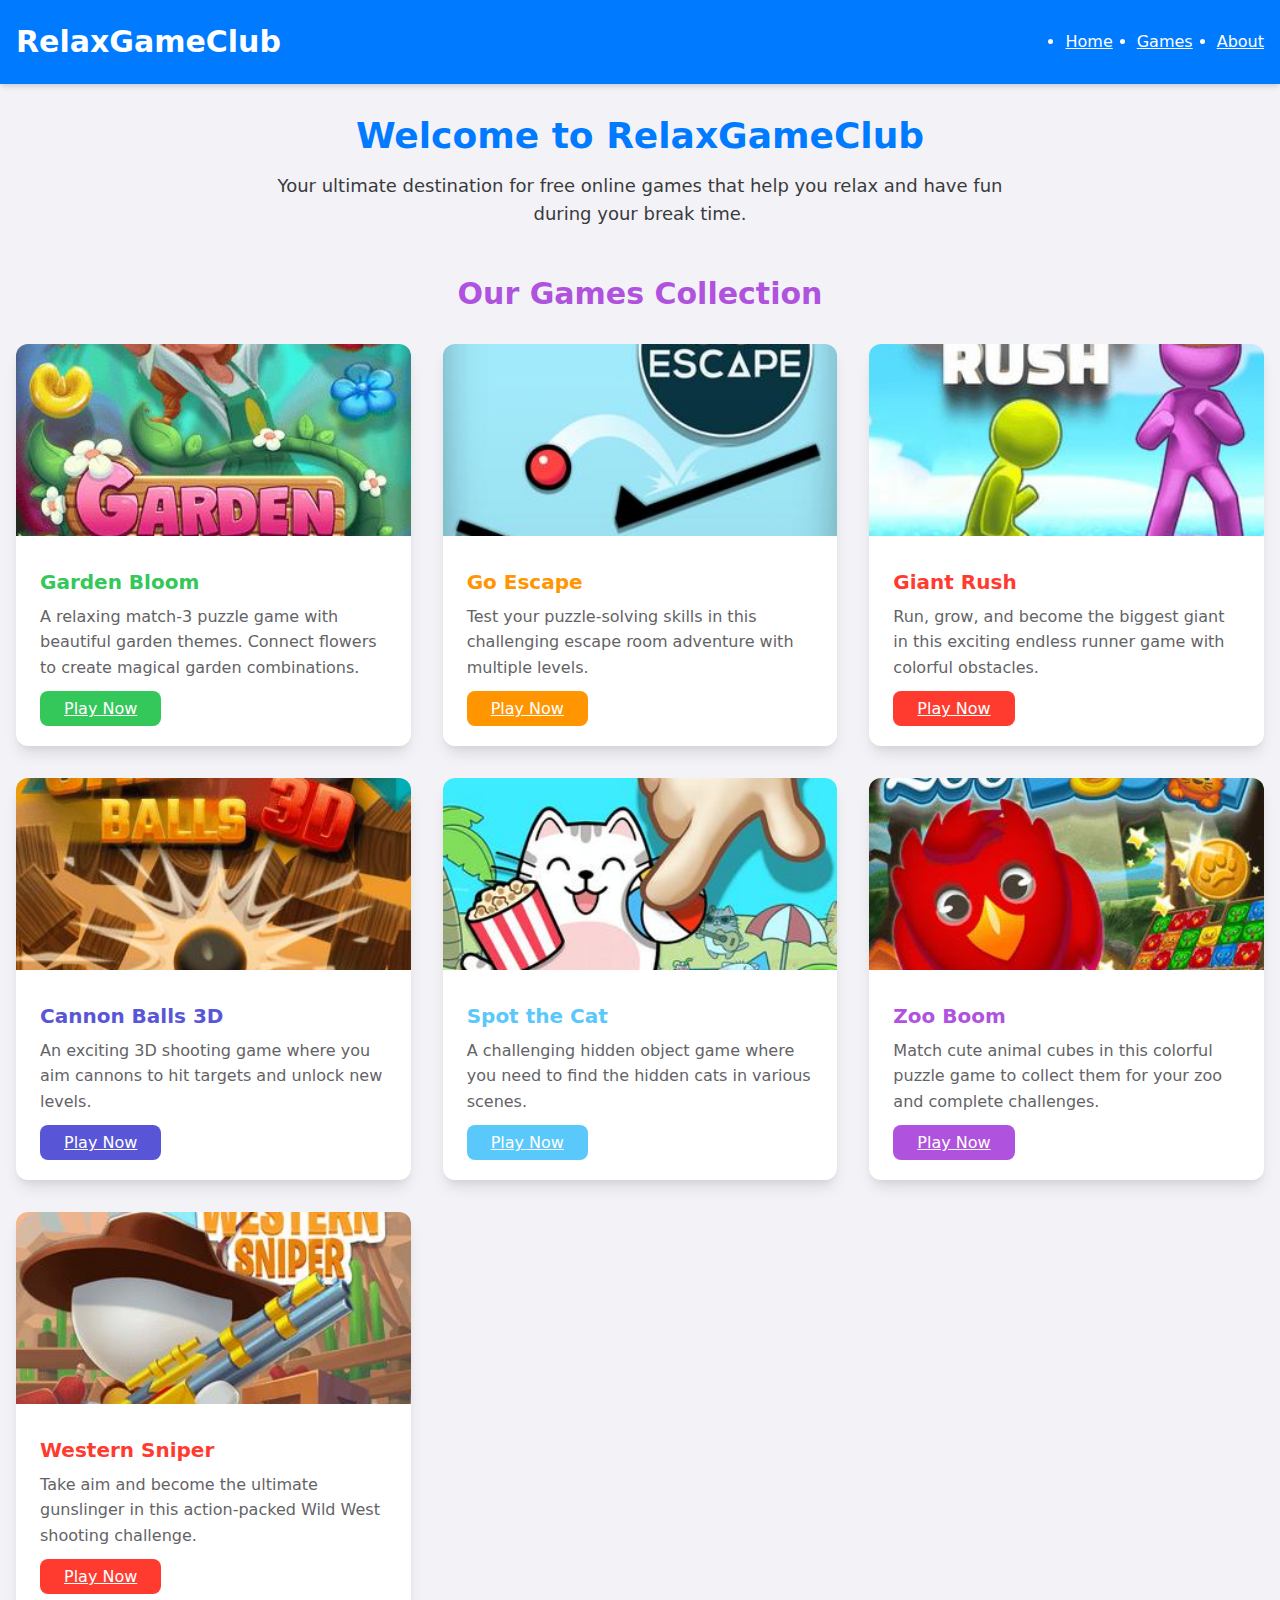
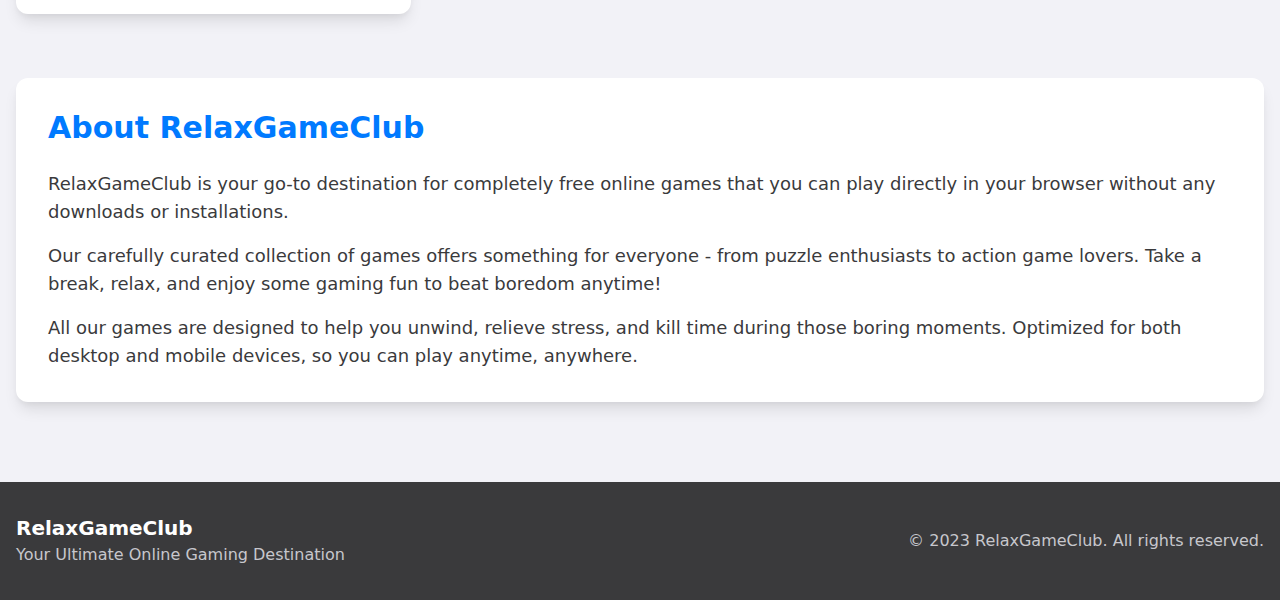
==== index.html @ ea86d305 "add google head for google analystic" ====
<!DOCTYPE html>
<html lang="en">
<head>
    <meta charset="UTF-8">
    <meta name="viewport" content="width=device-width, initial-scale=1.0">
    <title>RelaxGameClub - Your Ultimate Online Gaming Destination</title>
    <!-- Google tag (gtag.js) -->
    <script async src="https://www.googletagmanager.com/gtag/js?id=G-9E3XNWFS0P"></script>
    <script>
      window.dataLayer = window.dataLayer || [];
      function gtag(){dataLayer.push(arguments);}
      gtag('js', new Date());

      gtag('config', 'G-9E3XNWFS0P');
    </script>
    <meta name="description" content="RelaxGameClub offers a collection of free online games for relaxation and entertainment. Play Garden Bloom, Go Escape, Giant Rush, Cannon Balls 3D, Zoo Boom, Western Sniper and more!">
    <meta name="keywords" content="relaxgameclub, online games, free games, relaxing games, browser games, casual games">
    <link rel="canonical" href="https://relaxgame.online/">
    <link rel="stylesheet" href="styles.css">
    <link rel="stylesheet" href="tailwind.css">
    <style>
        /* Apple Color System Fallback */
        :root {
            --apple-blue: #007AFF;
            --apple-green: #34C759;
            --apple-indigo: #5856D6;
            --apple-orange: #FF9500;
            --apple-pink: #FF2D55;
            --apple-purple: #AF52DE;
            --apple-red: #FF3B30;
            --apple-teal: #5AC8FA;
            --apple-yellow: #FFCC00;
        }
    </style>
</head>
<body class="bg-apple-gray-100 text-apple-gray-900 font-sans">
    <header class="bg-apple-blue text-white shadow-md">
        <div class="container mx-auto px-4 py-6 flex flex-col md:flex-row justify-between items-center">
            <div class="flex items-center mb-4 md:mb-0">
                <h1 class="text-3xl font-bold">RelaxGameClub</h1>
            </div>
            <nav>
                <ul class="flex space-x-6">
                    <li><a href="#" class="text-white hover:text-apple-gray-200 transition-colors">Home</a></li>
                    <li><a href="#games" class="text-white hover:text-apple-gray-200 transition-colors">Games</a></li>
                    <li><a href="#about" class="text-white hover:text-apple-gray-200 transition-colors">About</a></li>
                </ul>
            </nav>
        </div>
    </header>

    <main class="container mx-auto px-4 py-8">
        <section class="mb-12 text-center">
            <h2 class="text-4xl font-bold mb-4 text-apple-blue">Welcome to RelaxGameClub</h2>
            <p class="text-lg max-w-3xl mx-auto">Your ultimate destination for free online games that help you relax and have fun during your break time.</p>
        </section>

        <section id="games" class="mb-16">
            <h2 class="text-3xl font-bold mb-8 text-apple-purple text-center">Our Games Collection</h2>
            <div class="grid grid-cols-1 md:grid-cols-2 lg:grid-cols-3 gap-8">
                <!-- Game Card 1 -->
                <div class="bg-white rounded-xl shadow-lg overflow-hidden transition-transform hover:scale-105">
                    <img src="img/GardenBloomTeaser.jpg" alt="Garden Bloom" class="w-full h-48 object-cover">
                    <div class="p-6">
                        <h3 class="text-xl font-bold mb-2 text-apple-green">Garden Bloom</h3>
                        <p class="text-apple-gray-700 mb-4">A relaxing match-3 puzzle game with beautiful garden themes. Connect flowers to create magical garden combinations.</p>
                        <a href="garden-bloom.html" class="inline-block bg-apple-green text-white px-6 py-2 rounded-lg font-medium hover:bg-opacity-90 transition-colors">Play Now</a>
                    </div>
                </div>

                <!-- Game Card 2 -->
                <div class="bg-white rounded-xl shadow-lg overflow-hidden transition-transform hover:scale-105">
                    <img src="img/GoEscapeTeaser.jpg" alt="Go Escape" class="w-full h-48 object-cover">
                    <div class="p-6">
                        <h3 class="text-xl font-bold mb-2 text-apple-orange">Go Escape</h3>
                        <p class="text-apple-gray-700 mb-4">Test your puzzle-solving skills in this challenging escape room adventure with multiple levels.</p>
                        <a href="go-escape.html" class="inline-block bg-apple-orange text-white px-6 py-2 rounded-lg font-medium hover:bg-opacity-90 transition-colors">Play Now</a>
                    </div>
                </div>

                <!-- Game Card 3 -->
                <div class="bg-white rounded-xl shadow-lg overflow-hidden transition-transform hover:scale-105">
                    <img src="img/GiantRushTeaser.jpg" alt="Giant Rush" class="w-full h-48 object-cover">
                    <div class="p-6">
                        <h3 class="text-xl font-bold mb-2 text-apple-red">Giant Rush</h3>
                        <p class="text-apple-gray-700 mb-4">Run, grow, and become the biggest giant in this exciting endless runner game with colorful obstacles.</p>
                        <a href="giant-rush.html" class="inline-block bg-apple-red text-white px-6 py-2 rounded-lg font-medium hover:bg-opacity-90 transition-colors">Play Now</a>
                    </div>
                </div>

                <!-- Game Card 4 -->
                <div class="bg-white rounded-xl shadow-lg overflow-hidden transition-transform hover:scale-105">
                    <img src="img/CannonBalls3dTeaser.jpg" alt="Cannon Balls 3D" class="w-full h-48 object-cover">
                    <div class="p-6">
                        <h3 class="text-xl font-bold mb-2 text-apple-indigo">Cannon Balls 3D</h3>
                        <p class="text-apple-gray-700 mb-4">An exciting 3D shooting game where you aim cannons to hit targets and unlock new levels.</p>
                        <a href="cannon-balls-3d.html" class="inline-block bg-apple-indigo text-white px-6 py-2 rounded-lg font-medium hover:bg-opacity-90 transition-colors">Play Now</a>
                    </div>
                </div>

                <!-- Game Card 5 -->
                <div class="bg-white rounded-xl shadow-lg overflow-hidden transition-transform hover:scale-105">
                    <img src="img/SpotTheCatTeaser.jpg" alt="Spot the Cat" class="w-full h-48 object-cover">
                    <div class="p-6">
                        <h3 class="text-xl font-bold mb-2 text-apple-teal">Spot the Cat</h3>
                        <p class="text-apple-gray-700 mb-4">A challenging hidden object game where you need to find the hidden cats in various scenes.</p>
                        <a href="spot-the-cat.html" class="inline-block bg-apple-teal text-white px-6 py-2 rounded-lg font-medium hover:bg-opacity-90 transition-colors">Play Now</a>
                    </div>
                </div>

                <!-- Game Card 6 -->
                <div class="bg-white rounded-xl shadow-lg overflow-hidden transition-transform hover:scale-105">
                    <img src="img/ZooBoomTeaser.jpg" alt="Zoo Boom" class="w-full h-48 object-cover">
                    <div class="p-6">
                        <h3 class="text-xl font-bold mb-2 text-apple-purple">Zoo Boom</h3>
                        <p class="text-apple-gray-700 mb-4">Match cute animal cubes in this colorful puzzle game to collect them for your zoo and complete challenges.</p>
                        <a href="zoo-boom.html" class="inline-block bg-apple-purple text-white px-6 py-2 rounded-lg font-medium hover:bg-opacity-90 transition-colors">Play Now</a>
                    </div>
                </div>

                <!-- Game Card 7 -->
                <div class="bg-white rounded-xl shadow-lg overflow-hidden transition-transform hover:scale-105">
                    <img src="img/WesternSniperTeaser.jpg" alt="Western Sniper" class="w-full h-48 object-cover">
                    <div class="p-6">
                        <h3 class="text-xl font-bold mb-2 text-apple-red">Western Sniper</h3>
                        <p class="text-apple-gray-700 mb-4">Take aim and become the ultimate gunslinger in this action-packed Wild West shooting challenge.</p>
                        <a href="western-sniper.html" class="inline-block bg-apple-red text-white px-6 py-2 rounded-lg font-medium hover:bg-opacity-90 transition-colors">Play Now</a>
                    </div>
                </div>
            </div>
        </section>

        <section id="about" class="bg-white rounded-xl shadow-lg p-8 mb-12">
            <h2 class="text-3xl font-bold mb-6 text-apple-blue">About RelaxGameClub</h2>
            <p class="text-lg mb-4">RelaxGameClub is your go-to destination for completely free online games that you can play directly in your browser without any downloads or installations.</p>
            <p class="text-lg mb-4">Our carefully curated collection of games offers something for everyone - from puzzle enthusiasts to action game lovers. Take a break, relax, and enjoy some gaming fun to beat boredom anytime!</p>
            <p class="text-lg">All our games are designed to help you unwind, relieve stress, and kill time during those boring moments. Optimized for both desktop and mobile devices, so you can play anytime, anywhere.</p>
        </section>
    </main>

    <footer class="bg-apple-gray-900 text-white py-8">
        <div class="container mx-auto px-4">
            <div class="flex flex-col md:flex-row justify-between items-center">
                <div class="mb-4 md:mb-0">
                    <h2 class="text-xl font-bold">RelaxGameClub</h2>
                    <p class="text-apple-gray-400">Your Ultimate Online Gaming Destination</p>
                </div>
                <div>
                    <p class="text-apple-gray-400">&copy; 2023 RelaxGameClub. All rights reserved.</p>
                </div>
            </div>
        </div>
    </footer>
</body>
</html>
---- styles.css ----
/* Base Styles */
@import url('https://fonts.googleapis.com/css2?family=Inter:wght@300;400;500;600;700&display=swap');

:root {
    --apple-blue: #007AFF;
    --apple-green: #34C759;
    --apple-indigo: #5856D6;
    --apple-orange: #FF9500;
    --apple-pink: #FF2D55;
    --apple-purple: #AF52DE;
    --apple-red: #FF3B30;
    --apple-teal: #5AC8FA;
    --apple-yellow: #FFCC00;
}

* {
    margin: 0;
    padding: 0;
    box-sizing: border-box;
}

html {
    scroll-behavior: smooth;
}

body {
    font-family: 'Inter', -apple-system, BlinkMacSystemFont, 'Segoe UI', Roboto, Oxygen, Ubuntu, Cantarell, 'Open Sans', 'Helvetica Neue', sans-serif;
    line-height: 1.6;
}

/* Custom Styles */
.game-iframe-container {
    position: relative;
    overflow: hidden;
    width: 100%;
    padding-top: 56.25%; /* 16:9 Aspect Ratio */
    border-radius: 8px;
    box-shadow: 0 10px 15px -3px rgba(0, 0, 0, 0.1), 0 4px 6px -2px rgba(0, 0, 0, 0.05);
    margin-bottom: 2rem;
}

.game-iframe {
    position: absolute;
    top: 0;
    left: 0;
    bottom: 0;
    right: 0;
    width: 100%;
    height: 100%;
    border: none;
}

.game-description {
    max-width: 800px;
    margin: 0 auto 2rem;
}

/* Game Details Page */
.back-button {
    display: inline-flex;
    align-items: center;
    gap: 0.5rem;
    margin-bottom: 1.5rem;
    color: var(--apple-blue);
    text-decoration: none;
    font-weight: 600;
    transition: color 0.2s;
}

.back-button:hover {
    color: #0056b3;
}

.game-title {
    color: var(--apple-indigo);
    margin-bottom: 1rem;
}

.game-meta {
    display: flex;
    flex-wrap: wrap;
    gap: 1rem;
    margin-bottom: 2rem;
}

.game-meta-item {
    display: flex;
    align-items: center;
    gap: 0.5rem;
    background-color: #f0f0f0;
    padding: 0.5rem 1rem;
    border-radius: 6px;
    font-size: 0.875rem;
    color: #555;
}

/* Control the size of SVG icons in game metadata */
.game-meta-item svg {
    width: 20px !important;
    height: 20px !important;
    min-width: 20px !important;
    min-height: 20px !important;
    max-width: 20px !important;
    max-height: 20px !important;
}

/* Control the size of all SVG icons */
svg.h-5, 
svg.w-5,
svg.h-6,
svg.w-6 {
    width: 20px !important;
    height: 20px !important;
    min-width: 20px !important;
    min-height: 20px !important;
    max-width: 20px !important;
    max-height: 20px !important;
}

/* Animation */
@keyframes fadeIn {
    from { opacity: 0; }
    to { opacity: 1; }
}

.animate-fadeIn {
    animation: fadeIn 0.8s ease-in-out;
}

/* Responsive adjustments */
@media (max-width: 768px) {
    .game-iframe-container {
        padding-top: 75%; /* 4:3 Aspect Ratio for mobile */
    }
    
    .game-meta {
        flex-direction: column;
        gap: 0.5rem;
    }
}

/* Navigation */
header nav a {
    color: white !important;
}
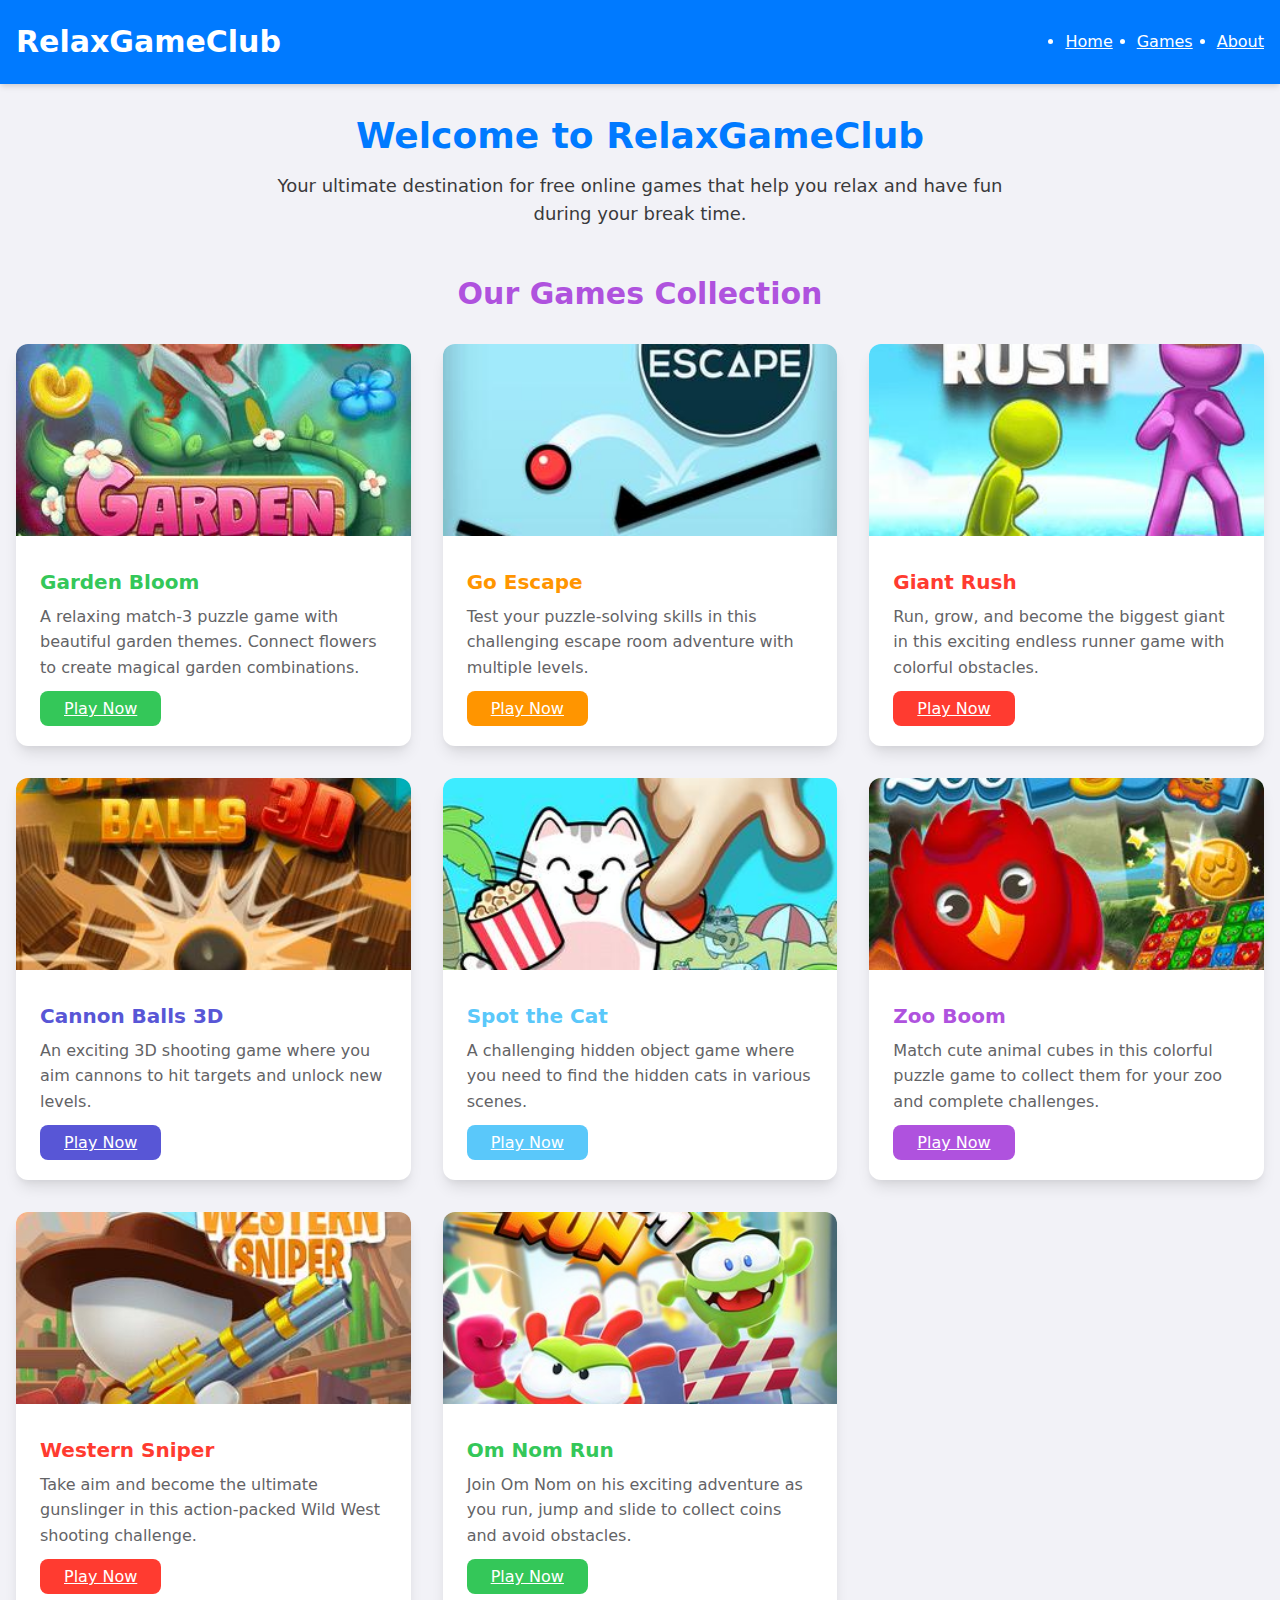
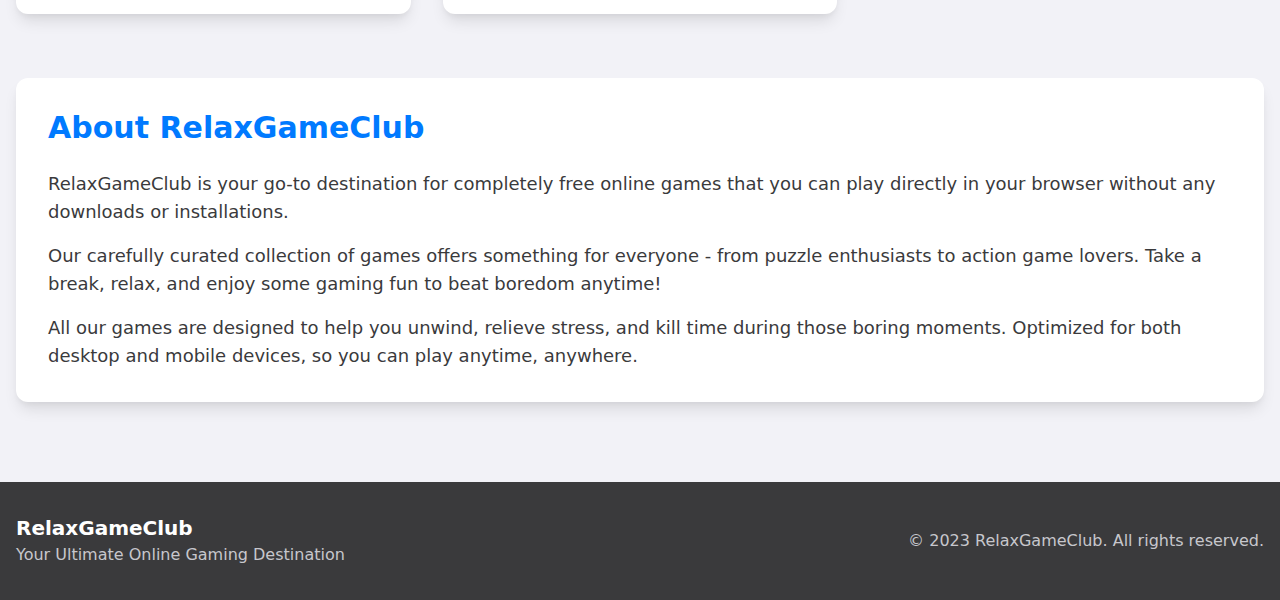
==== commit e8ccc6f6: "新增一个游戏 om-nom-run" ====
--- a/index.html
+++ b/index.html
@@ -3,18 +3,18 @@
 <head>
     <meta charset="UTF-8">
     <meta name="viewport" content="width=device-width, initial-scale=1.0">
+    <!-- Google tag (gtag.js) -->
+    <script async src="https://www.googletagmanager.com/gtag/js?id=G-MTNE968MG7"></script>
+    <script>
+        window.dataLayer = window.dataLayer || [];
+        function gtag(){dataLayer.push(arguments);}
+        gtag('js', new Date());
+
+        gtag('config', 'G-MTNE968MG7');
+    </script>
     <title>RelaxGameClub - Your Ultimate Online Gaming Destination</title>
-    <!-- Google tag (gtag.js) -->
-    <script async src="https://www.googletagmanager.com/gtag/js?id=G-9E3XNWFS0P"></script>
-    <script>
-      window.dataLayer = window.dataLayer || [];
-      function gtag(){dataLayer.push(arguments);}
-      gtag('js', new Date());
-
-      gtag('config', 'G-9E3XNWFS0P');
-    </script>
-    <meta name="description" content="RelaxGameClub offers a collection of free online games for relaxation and entertainment. Play Garden Bloom, Go Escape, Giant Rush, Cannon Balls 3D, Zoo Boom, Western Sniper and more!">
-    <meta name="keywords" content="relaxgameclub, online games, free games, relaxing games, browser games, casual games">
+    <meta name="description" content="RelaxGameClub offers a collection of free online games for relaxation and entertainment. Play Garden Bloom, Go Escape, Giant Rush, Cannon Balls 3D, Zoo Boom, Western Sniper, Om Nom Run and more!">
+    <meta name="keywords" content="relaxgameclub, online games, free games, relaxing games, browser games, casual games, om nom run">
     <link rel="canonical" href="https://relaxgame.online/">
     <link rel="stylesheet" href="styles.css">
     <link rel="stylesheet" href="tailwind.css">
@@ -127,6 +127,16 @@
                         <a href="western-sniper.html" class="inline-block bg-apple-red text-white px-6 py-2 rounded-lg font-medium hover:bg-opacity-90 transition-colors">Play Now</a>
                     </div>
                 </div>
+
+                <!-- Game Card 8 -->
+                <div class="bg-white rounded-xl shadow-lg overflow-hidden transition-transform hover:scale-105">
+                    <img src="img/OmNomRunTeaser.jpg" alt="Om Nom Run" class="w-full h-48 object-cover">
+                    <div class="p-6">
+                        <h3 class="text-xl font-bold mb-2 text-apple-green">Om Nom Run</h3>
+                        <p class="text-apple-gray-700 mb-4">Join Om Nom on his exciting adventure as you run, jump and slide to collect coins and avoid obstacles.</p>
+                        <a href="om-nom-run.html" class="inline-block bg-apple-green text-white px-6 py-2 rounded-lg font-medium hover:bg-opacity-90 transition-colors">Play Now</a>
+                    </div>
+                </div>
             </div>
         </section>
 
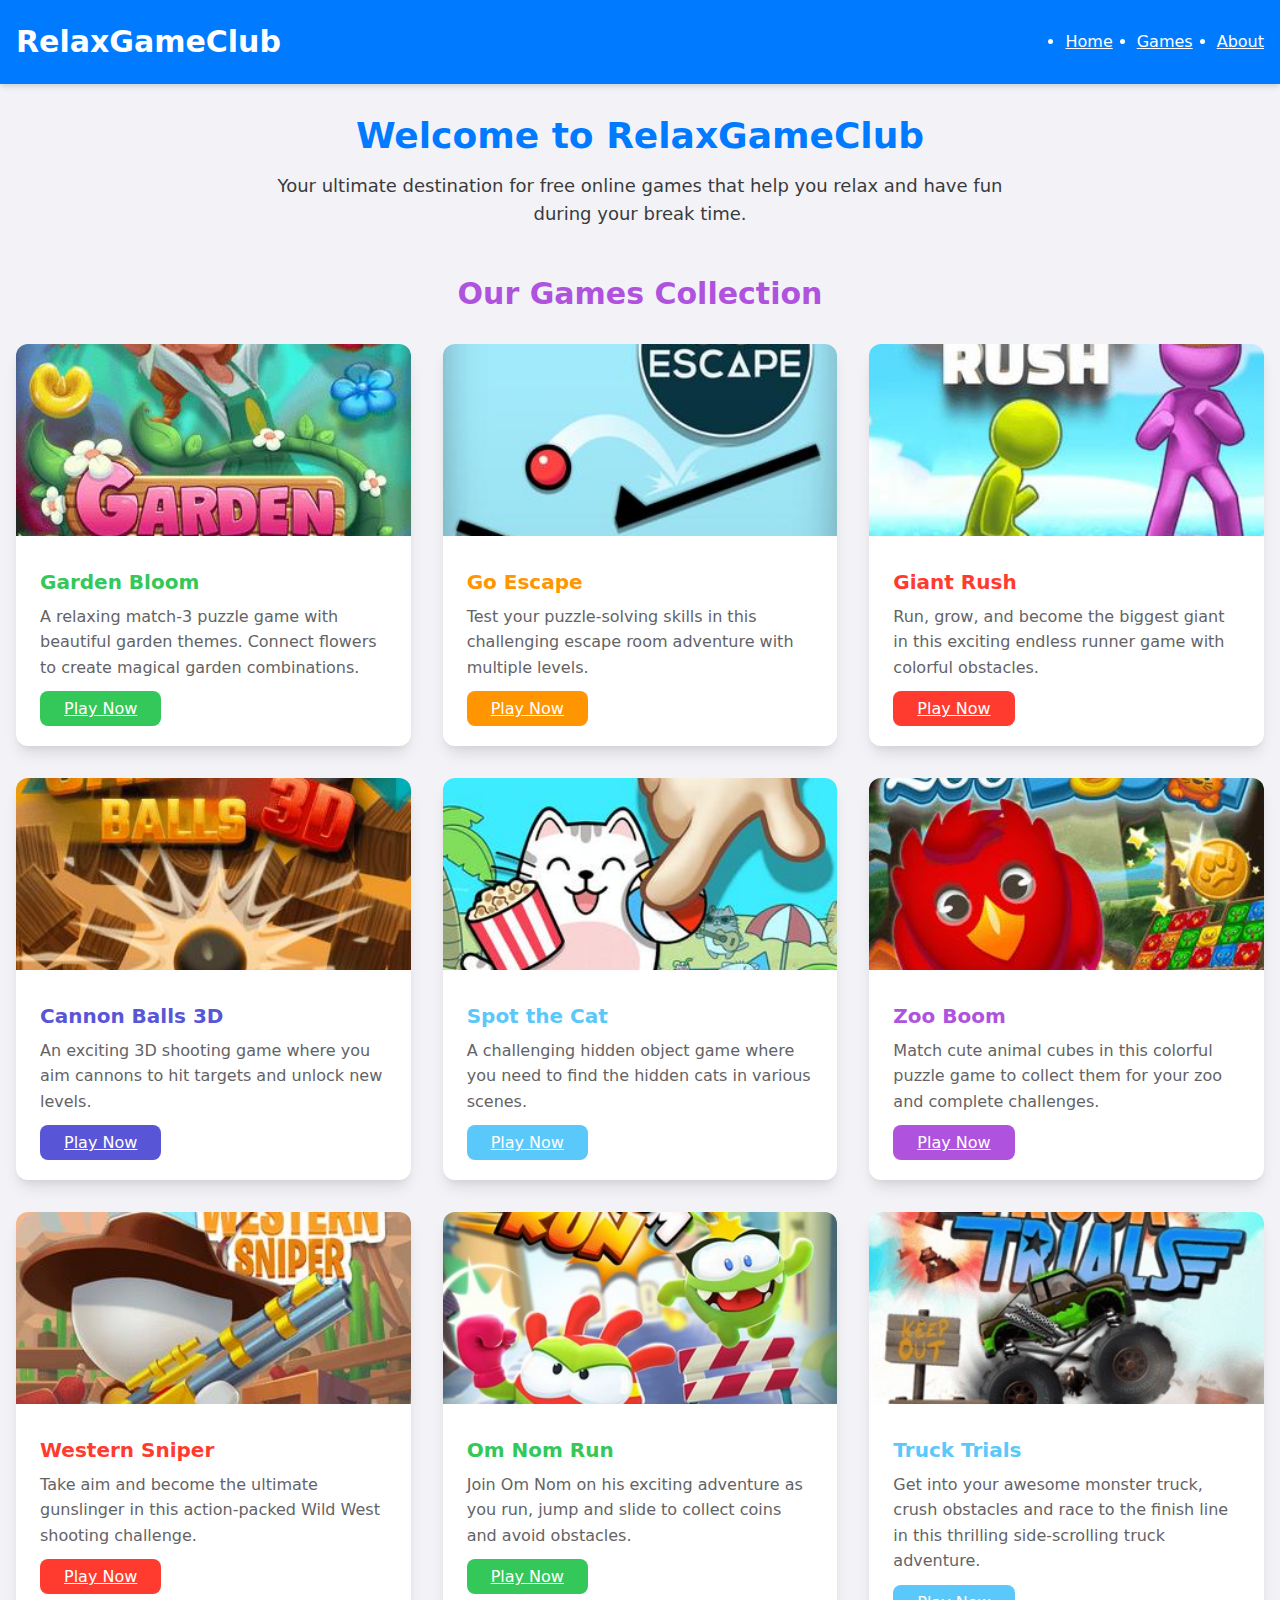
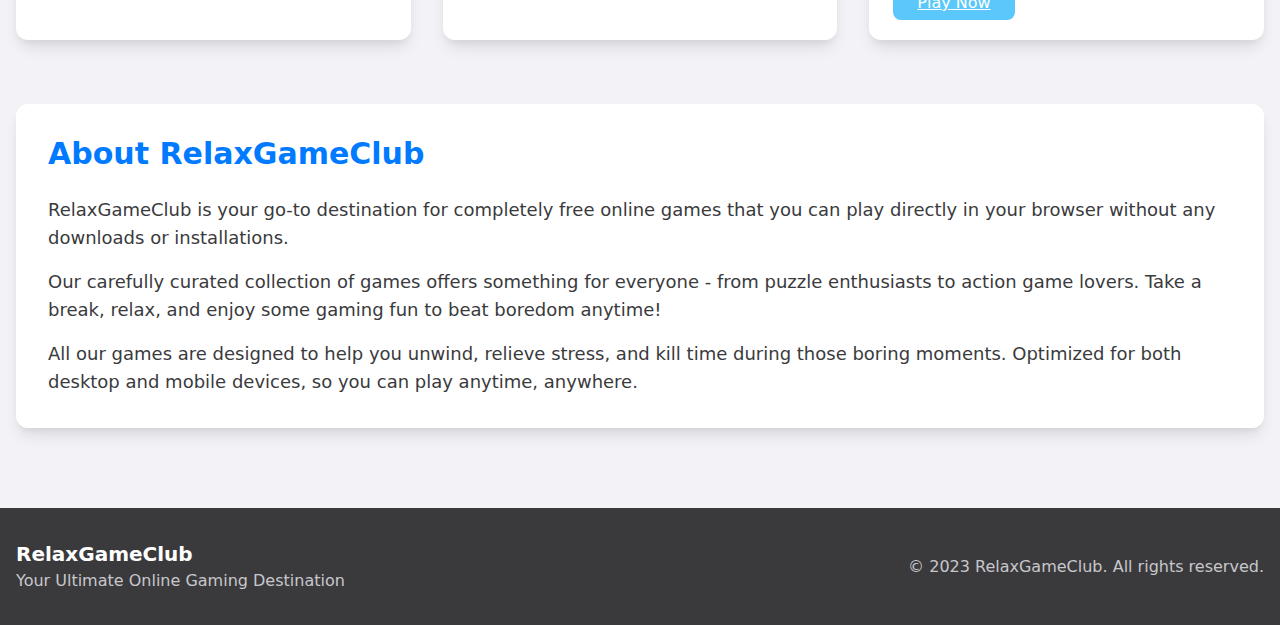
==== commit cd12bf1a: "新增一个游戏，修改palynow按钮hover的效果" ====
--- a/index.html
+++ b/index.html
@@ -64,7 +64,7 @@
                     <div class="p-6">
                         <h3 class="text-xl font-bold mb-2 text-apple-green">Garden Bloom</h3>
                         <p class="text-apple-gray-700 mb-4">A relaxing match-3 puzzle game with beautiful garden themes. Connect flowers to create magical garden combinations.</p>
-                        <a href="garden-bloom.html" class="inline-block bg-apple-green text-white px-6 py-2 rounded-lg font-medium hover:bg-opacity-90 transition-colors">Play Now</a>
+                        <a href="garden-bloom.html" class="inline-block bg-apple-green text-white px-6 py-2 rounded-lg font-medium hover:brightness-110 hover:shadow-md transition-all">Play Now</a>
                     </div>
                 </div>
 
@@ -74,7 +74,7 @@
                     <div class="p-6">
                         <h3 class="text-xl font-bold mb-2 text-apple-orange">Go Escape</h3>
                         <p class="text-apple-gray-700 mb-4">Test your puzzle-solving skills in this challenging escape room adventure with multiple levels.</p>
-                        <a href="go-escape.html" class="inline-block bg-apple-orange text-white px-6 py-2 rounded-lg font-medium hover:bg-opacity-90 transition-colors">Play Now</a>
+                        <a href="go-escape.html" class="inline-block bg-apple-orange text-white px-6 py-2 rounded-lg font-medium hover:brightness-110 hover:shadow-md transition-all">Play Now</a>
                     </div>
                 </div>
 
@@ -84,7 +84,7 @@
                     <div class="p-6">
                         <h3 class="text-xl font-bold mb-2 text-apple-red">Giant Rush</h3>
                         <p class="text-apple-gray-700 mb-4">Run, grow, and become the biggest giant in this exciting endless runner game with colorful obstacles.</p>
-                        <a href="giant-rush.html" class="inline-block bg-apple-red text-white px-6 py-2 rounded-lg font-medium hover:bg-opacity-90 transition-colors">Play Now</a>
+                        <a href="giant-rush.html" class="inline-block bg-apple-red text-white px-6 py-2 rounded-lg font-medium hover:brightness-110 hover:shadow-md transition-all">Play Now</a>
                     </div>
                 </div>
 
@@ -94,7 +94,7 @@
                     <div class="p-6">
                         <h3 class="text-xl font-bold mb-2 text-apple-indigo">Cannon Balls 3D</h3>
                         <p class="text-apple-gray-700 mb-4">An exciting 3D shooting game where you aim cannons to hit targets and unlock new levels.</p>
-                        <a href="cannon-balls-3d.html" class="inline-block bg-apple-indigo text-white px-6 py-2 rounded-lg font-medium hover:bg-opacity-90 transition-colors">Play Now</a>
+                        <a href="cannon-balls-3d.html" class="inline-block bg-apple-indigo text-white px-6 py-2 rounded-lg font-medium hover:brightness-110 hover:shadow-md transition-all">Play Now</a>
                     </div>
                 </div>
 
@@ -104,7 +104,7 @@
                     <div class="p-6">
                         <h3 class="text-xl font-bold mb-2 text-apple-teal">Spot the Cat</h3>
                         <p class="text-apple-gray-700 mb-4">A challenging hidden object game where you need to find the hidden cats in various scenes.</p>
-                        <a href="spot-the-cat.html" class="inline-block bg-apple-teal text-white px-6 py-2 rounded-lg font-medium hover:bg-opacity-90 transition-colors">Play Now</a>
+                        <a href="spot-the-cat.html" class="inline-block bg-apple-teal text-white px-6 py-2 rounded-lg font-medium hover:brightness-110 hover:shadow-md transition-all">Play Now</a>
                     </div>
                 </div>
 
@@ -114,7 +114,7 @@
                     <div class="p-6">
                         <h3 class="text-xl font-bold mb-2 text-apple-purple">Zoo Boom</h3>
                         <p class="text-apple-gray-700 mb-4">Match cute animal cubes in this colorful puzzle game to collect them for your zoo and complete challenges.</p>
-                        <a href="zoo-boom.html" class="inline-block bg-apple-purple text-white px-6 py-2 rounded-lg font-medium hover:bg-opacity-90 transition-colors">Play Now</a>
+                        <a href="zoo-boom.html" class="inline-block bg-apple-purple text-white px-6 py-2 rounded-lg font-medium hover:brightness-110 hover:shadow-md transition-all">Play Now</a>
                     </div>
                 </div>
 
@@ -124,7 +124,7 @@
                     <div class="p-6">
                         <h3 class="text-xl font-bold mb-2 text-apple-red">Western Sniper</h3>
                         <p class="text-apple-gray-700 mb-4">Take aim and become the ultimate gunslinger in this action-packed Wild West shooting challenge.</p>
-                        <a href="western-sniper.html" class="inline-block bg-apple-red text-white px-6 py-2 rounded-lg font-medium hover:bg-opacity-90 transition-colors">Play Now</a>
+                        <a href="western-sniper.html" class="inline-block bg-apple-red text-white px-6 py-2 rounded-lg font-medium hover:brightness-110 hover:shadow-md transition-all">Play Now</a>
                     </div>
                 </div>
 
@@ -134,9 +134,20 @@
                     <div class="p-6">
                         <h3 class="text-xl font-bold mb-2 text-apple-green">Om Nom Run</h3>
                         <p class="text-apple-gray-700 mb-4">Join Om Nom on his exciting adventure as you run, jump and slide to collect coins and avoid obstacles.</p>
-                        <a href="om-nom-run.html" class="inline-block bg-apple-green text-white px-6 py-2 rounded-lg font-medium hover:bg-opacity-90 transition-colors">Play Now</a>
+                        <a href="om-nom-run.html" class="inline-block bg-apple-green text-white px-6 py-2 rounded-lg font-medium hover:brightness-110 hover:shadow-md transition-all">Play Now</a>
                     </div>
                 </div>
+
+                <!-- Game Card 9 -->
+                <div class="bg-white rounded-xl shadow-lg overflow-hidden transition-transform hover:scale-105">
+                    <img src="img/TruckTrialsTeaser.jpg" alt="Truck Trials" class="w-full h-48 object-cover">
+                    <div class="p-6">
+                        <h3 class="text-xl font-bold mb-2 text-apple-teal">Truck Trials</h3>
+                        <p class="text-apple-gray-700 mb-4">Get into your awesome monster truck, crush obstacles and race to the finish line in this thrilling side-scrolling truck adventure.</p>
+                        <a href="truck-trials.html" class="inline-block bg-apple-teal text-white px-6 py-2 rounded-lg font-medium hover:brightness-110 hover:shadow-md transition-all">Play Now</a>
+                    </div>
+                </div>
+                
             </div>
         </section>
 
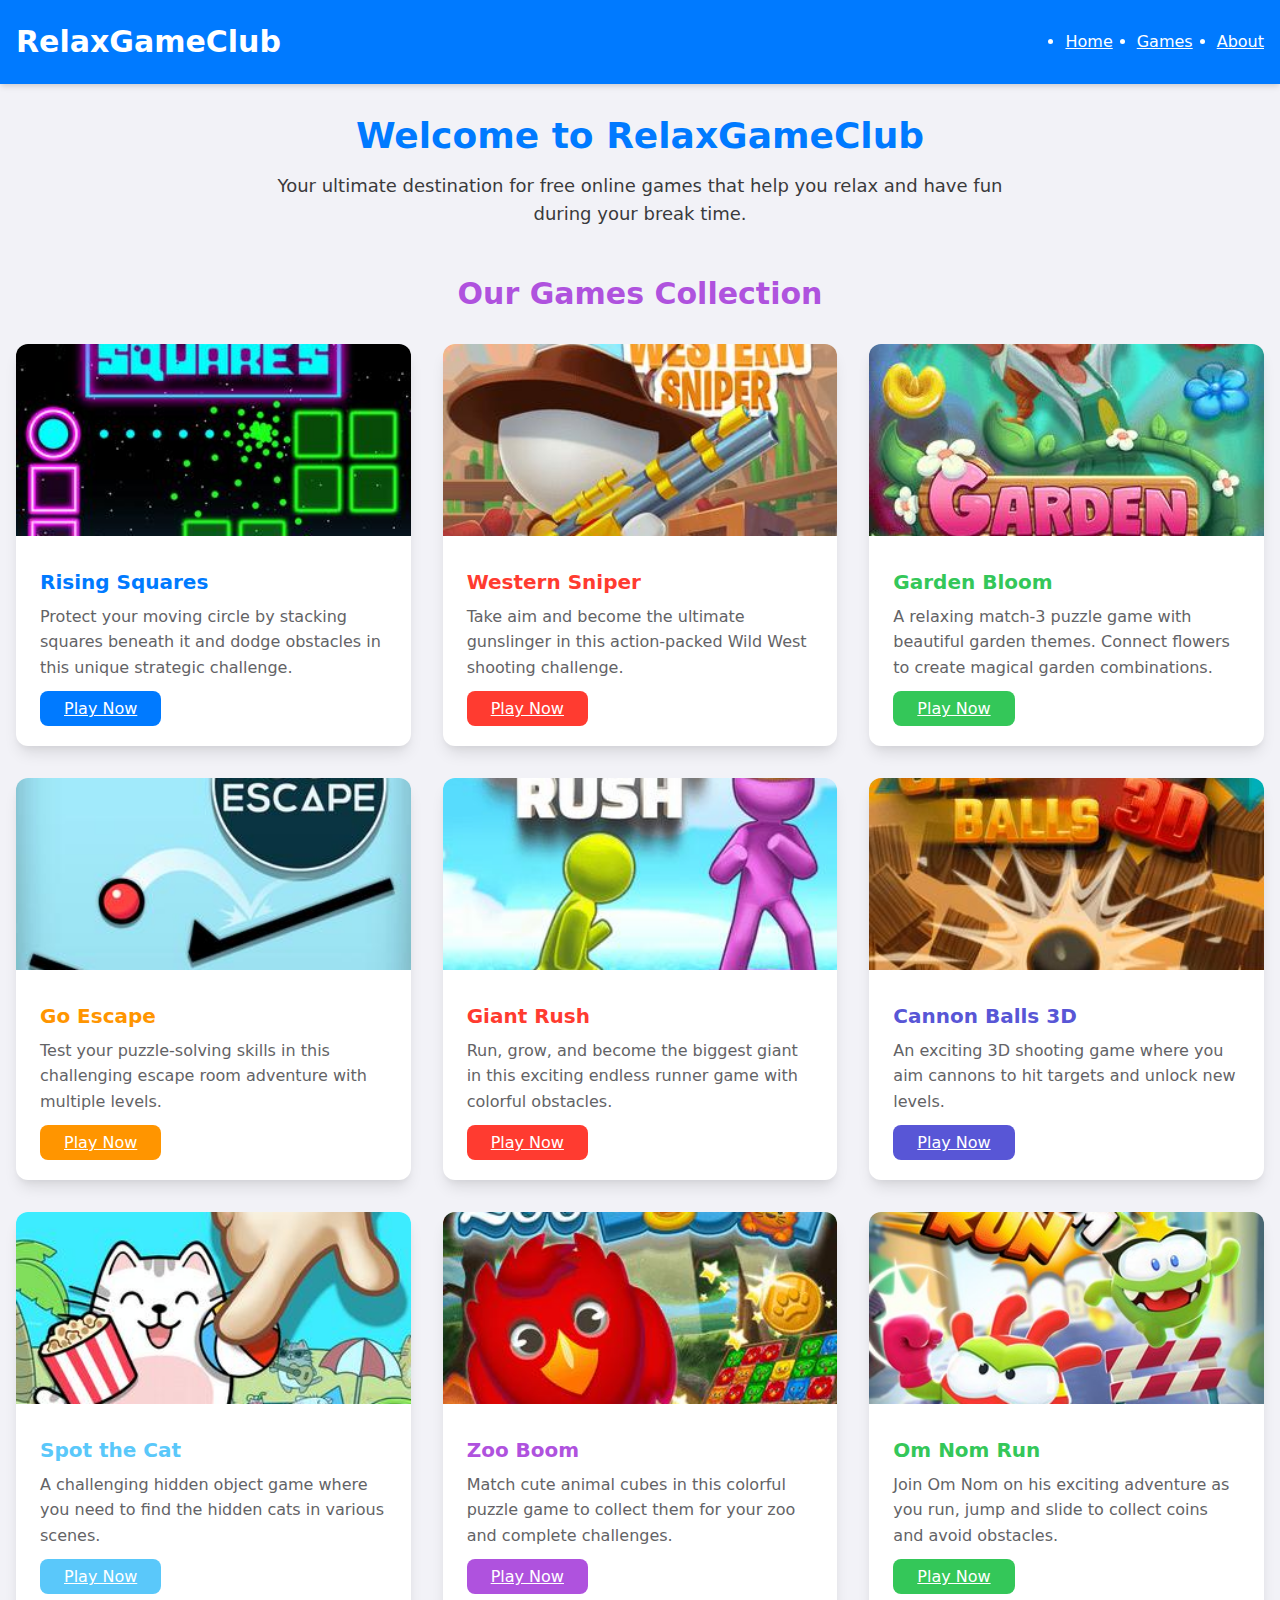
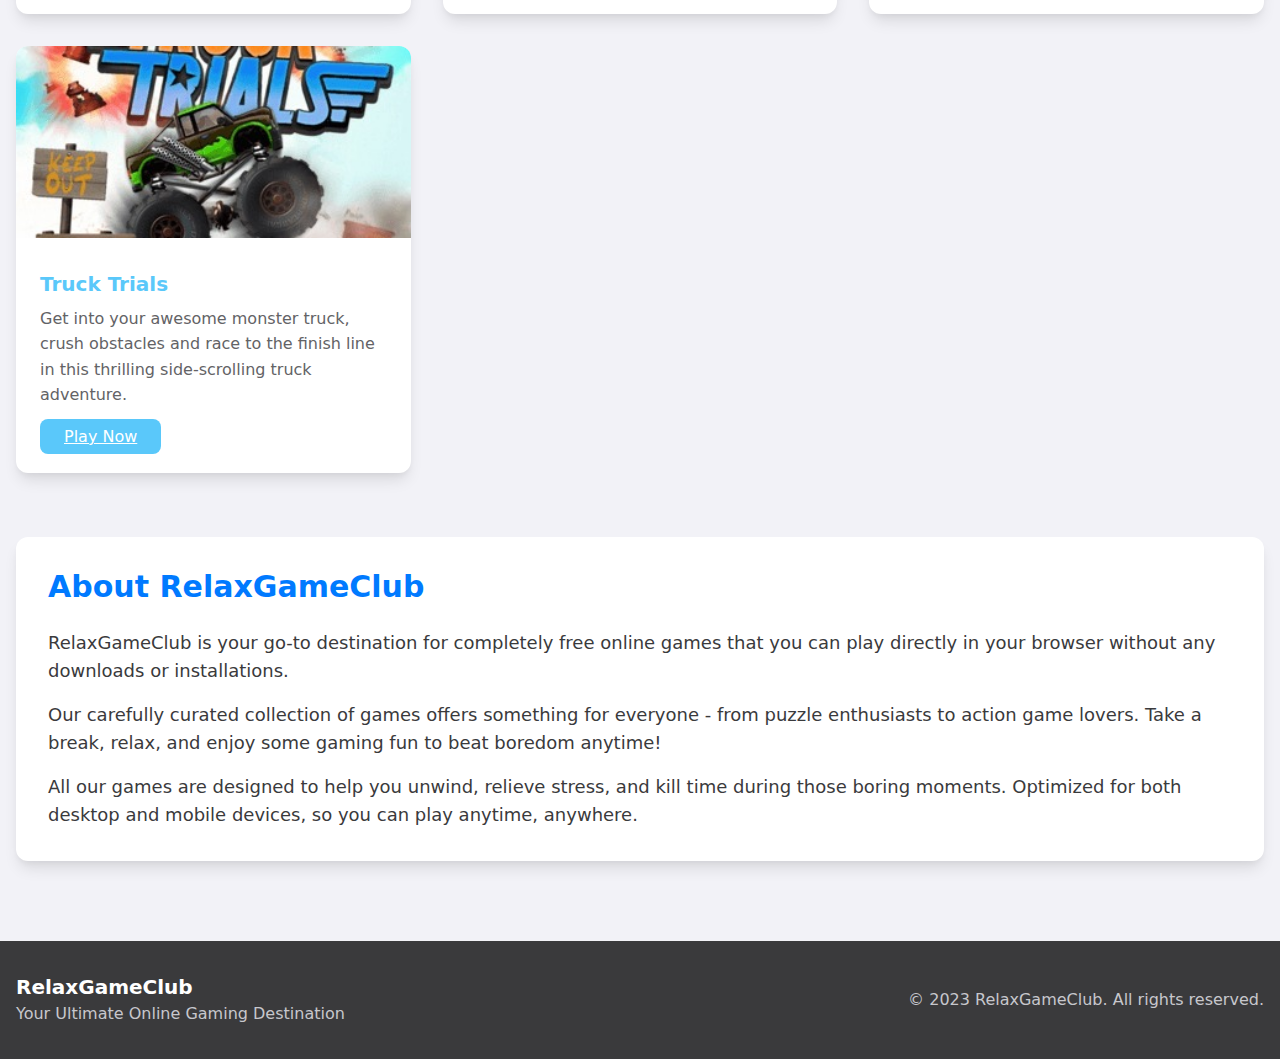
==== commit b7b38841: "新增rising-squares游戏，并且把好玩能玩的游戏提到最前面" ====
--- a/index.html
+++ b/index.html
@@ -58,6 +58,27 @@
         <section id="games" class="mb-16">
             <h2 class="text-3xl font-bold mb-8 text-apple-purple text-center">Our Games Collection</h2>
             <div class="grid grid-cols-1 md:grid-cols-2 lg:grid-cols-3 gap-8">
+                                
+                <!-- Game Card 10 -->
+                <div class="bg-white rounded-xl shadow-lg overflow-hidden transition-transform hover:scale-105">
+                    <img src="img/RisingSquaresTeaser.jpg" alt="Rising Squares" class="w-full h-48 object-cover">
+                    <div class="p-6">
+                        <h3 class="text-xl font-bold mb-2 text-apple-blue">Rising Squares</h3>
+                        <p class="text-apple-gray-700 mb-4">Protect your moving circle by stacking squares beneath it and dodge obstacles in this unique strategic challenge.</p>
+                        <a href="rising-squares.html" class="inline-block bg-apple-blue text-white px-6 py-2 rounded-lg font-medium hover:brightness-110 hover:shadow-md transition-all">Play Now</a>
+                    </div>
+                </div>
+
+                <!-- Game Card 7 -->
+                <div class="bg-white rounded-xl shadow-lg overflow-hidden transition-transform hover:scale-105">
+                    <img src="img/WesternSniperTeaser.jpg" alt="Western Sniper" class="w-full h-48 object-cover">
+                    <div class="p-6">
+                        <h3 class="text-xl font-bold mb-2 text-apple-red">Western Sniper</h3>
+                        <p class="text-apple-gray-700 mb-4">Take aim and become the ultimate gunslinger in this action-packed Wild West shooting challenge.</p>
+                        <a href="western-sniper.html" class="inline-block bg-apple-red text-white px-6 py-2 rounded-lg font-medium hover:brightness-110 hover:shadow-md transition-all">Play Now</a>
+                    </div>
+                </div>
+
                 <!-- Game Card 1 -->
                 <div class="bg-white rounded-xl shadow-lg overflow-hidden transition-transform hover:scale-105">
                     <img src="img/GardenBloomTeaser.jpg" alt="Garden Bloom" class="w-full h-48 object-cover">
@@ -118,16 +139,6 @@
                     </div>
                 </div>
 
-                <!-- Game Card 7 -->
-                <div class="bg-white rounded-xl shadow-lg overflow-hidden transition-transform hover:scale-105">
-                    <img src="img/WesternSniperTeaser.jpg" alt="Western Sniper" class="w-full h-48 object-cover">
-                    <div class="p-6">
-                        <h3 class="text-xl font-bold mb-2 text-apple-red">Western Sniper</h3>
-                        <p class="text-apple-gray-700 mb-4">Take aim and become the ultimate gunslinger in this action-packed Wild West shooting challenge.</p>
-                        <a href="western-sniper.html" class="inline-block bg-apple-red text-white px-6 py-2 rounded-lg font-medium hover:brightness-110 hover:shadow-md transition-all">Play Now</a>
-                    </div>
-                </div>
-
                 <!-- Game Card 8 -->
                 <div class="bg-white rounded-xl shadow-lg overflow-hidden transition-transform hover:scale-105">
                     <img src="img/OmNomRunTeaser.jpg" alt="Om Nom Run" class="w-full h-48 object-cover">
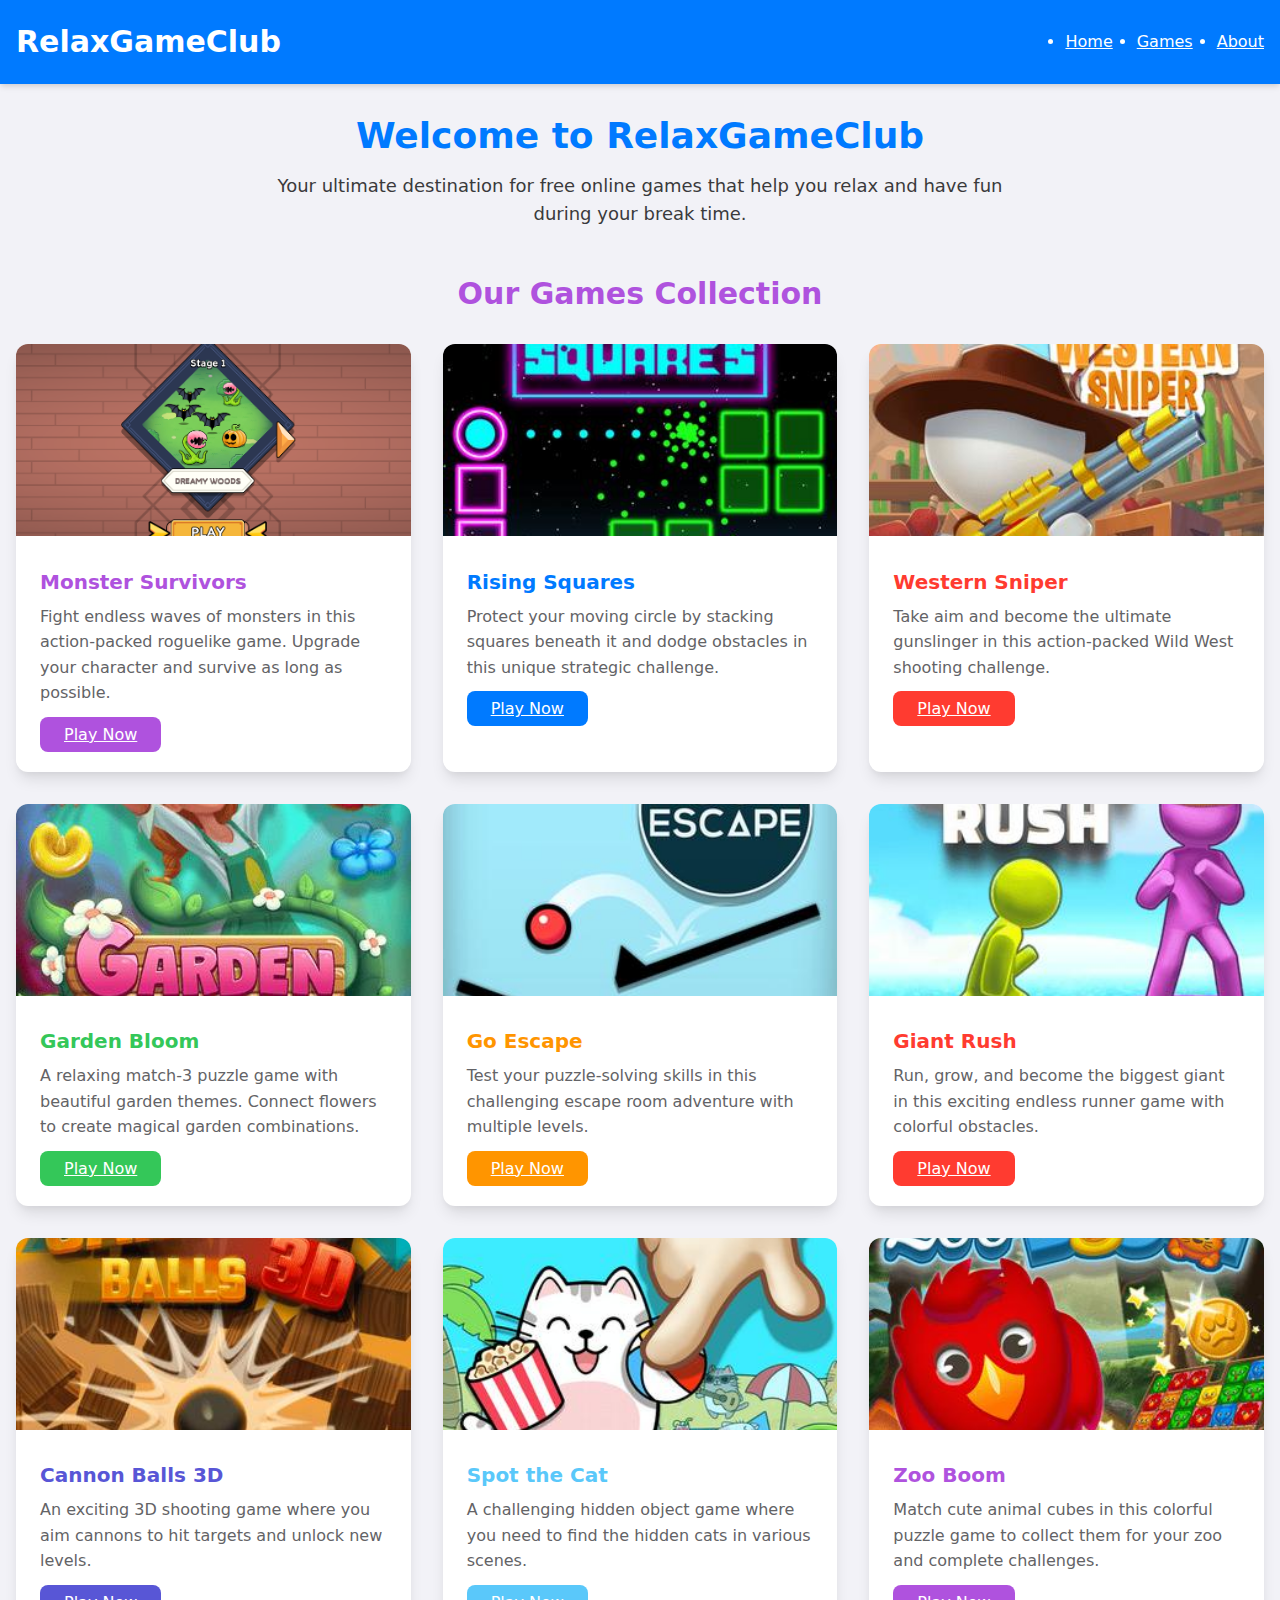
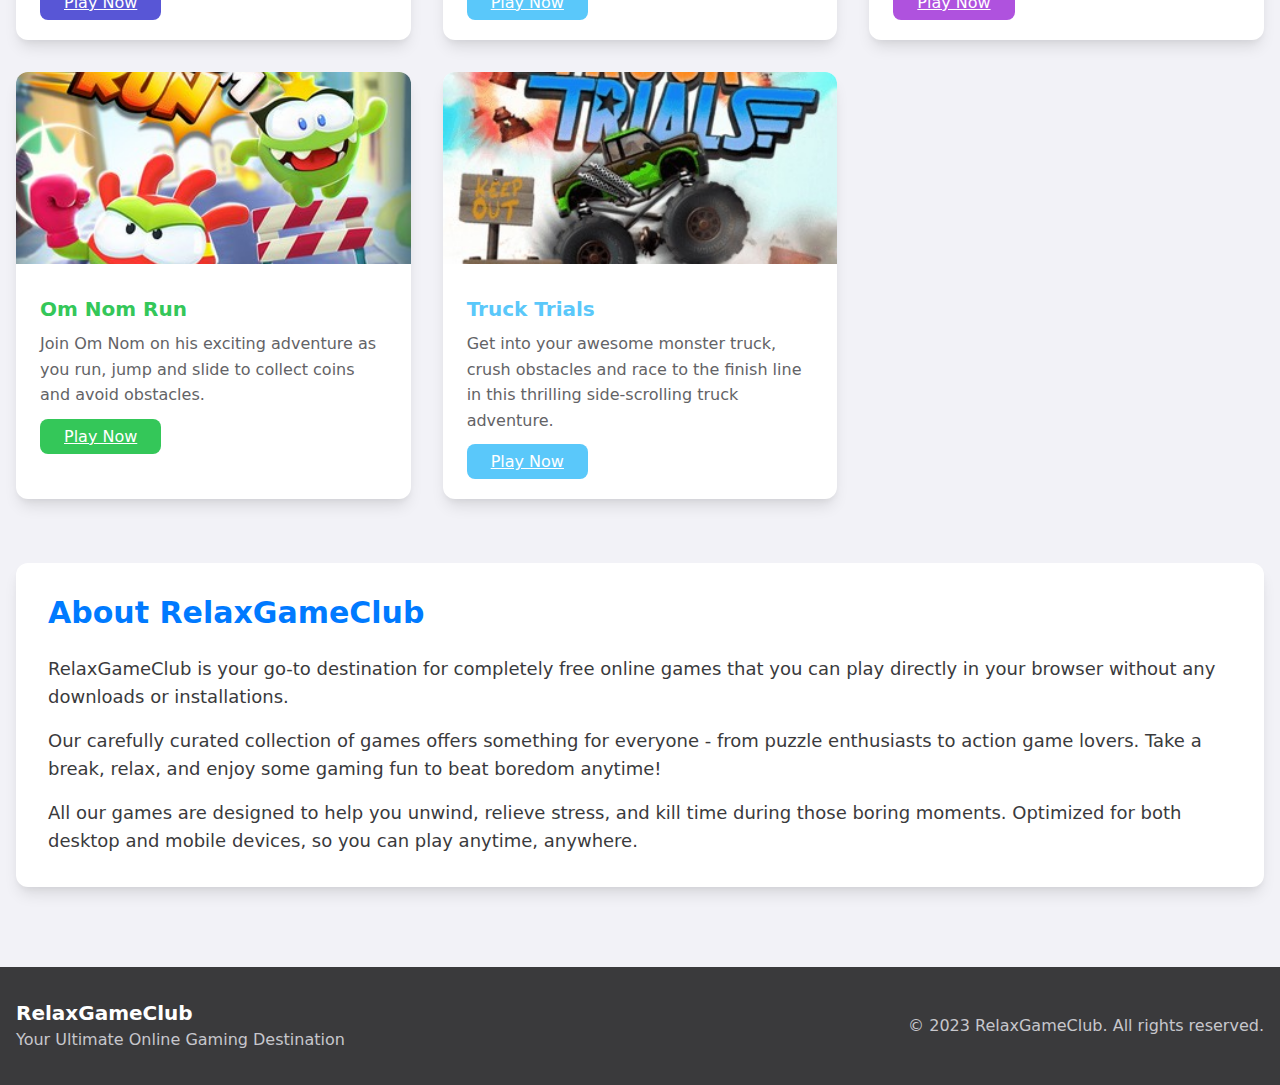
==== commit 83239035: "新增monster servivoers游戏，并且提到最前面" ====
--- a/index.html
+++ b/index.html
@@ -59,6 +59,16 @@
             <h2 class="text-3xl font-bold mb-8 text-apple-purple text-center">Our Games Collection</h2>
             <div class="grid grid-cols-1 md:grid-cols-2 lg:grid-cols-3 gap-8">
                                 
+                <!-- Monster Survivors Game Card -->
+                <div class="bg-white rounded-xl shadow-lg overflow-hidden transition-transform hover:scale-105">
+                    <img src="img/monster-survivors.jpg" alt="Monster Survivors" class="w-full h-48 object-cover">
+                    <div class="p-6">
+                        <h3 class="text-xl font-bold mb-2 text-apple-purple">Monster Survivors</h3>
+                        <p class="text-apple-gray-700 mb-4">Fight endless waves of monsters in this action-packed roguelike game. Upgrade your character and survive as long as possible.</p>
+                        <a href="monster-survivors.html" class="inline-block bg-apple-purple text-white px-6 py-2 rounded-lg font-medium hover:brightness-110 hover:shadow-md transition-all">Play Now</a>
+                    </div>
+                </div>
+
                 <!-- Game Card 10 -->
                 <div class="bg-white rounded-xl shadow-lg overflow-hidden transition-transform hover:scale-105">
                     <img src="img/RisingSquaresTeaser.jpg" alt="Rising Squares" class="w-full h-48 object-cover">
